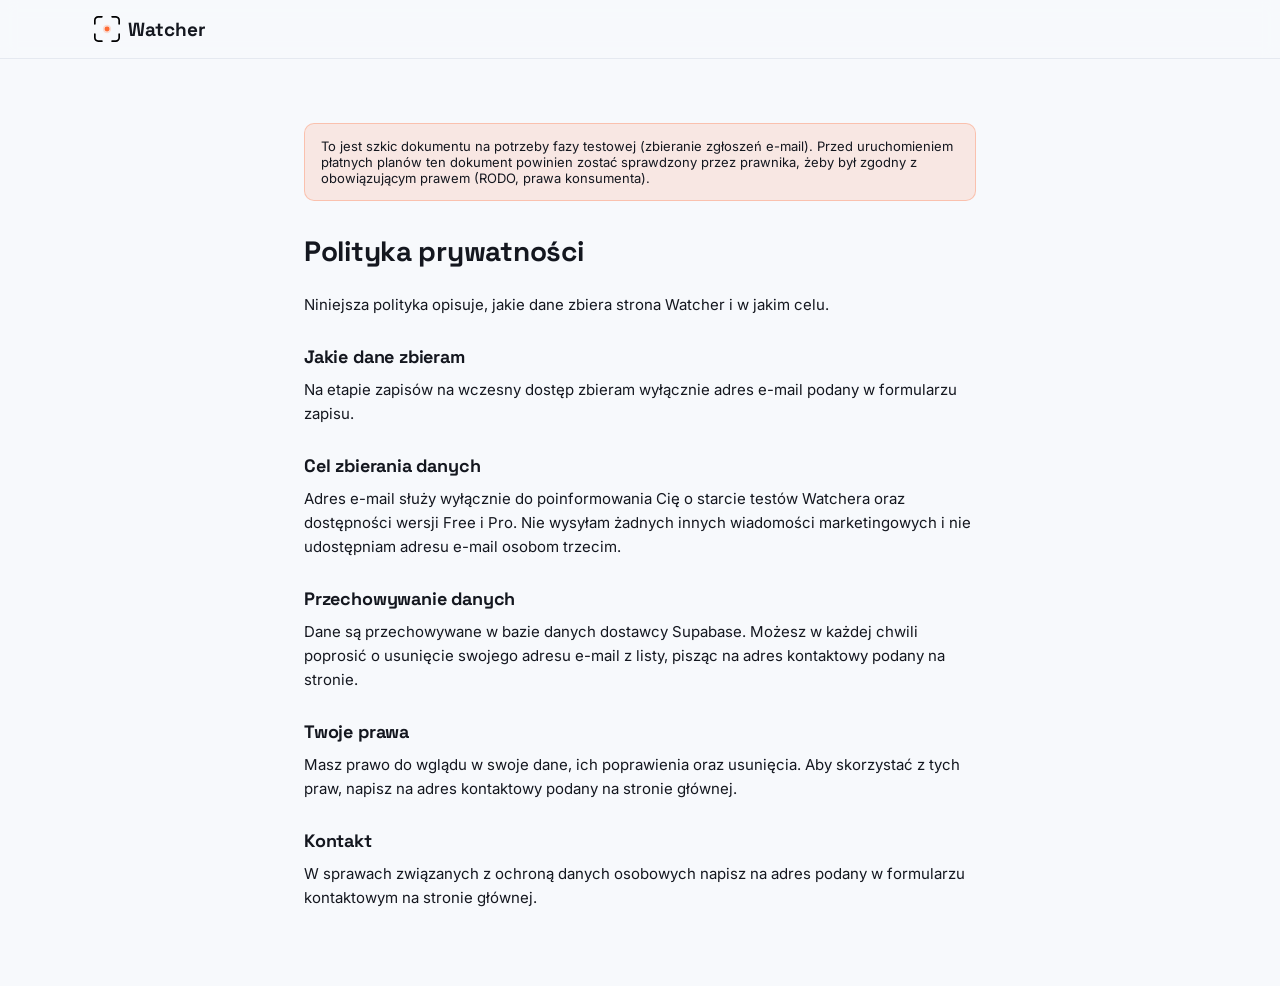
==== polityka-prywatnosci.html @ 294d913c "Add files via upload" ====
<!DOCTYPE html>
<html lang="pl">
<head>
<meta charset="UTF-8" />
<meta name="viewport" content="width=device-width, initial-scale=1.0" />
<title>Polityka prywatności — Watcher</title>
<link rel="preconnect" href="https://fonts.googleapis.com">
<link href="https://fonts.googleapis.com/css2?family=Space+Grotesk:wght@600;700&family=Inter:wght@400;500&display=swap" rel="stylesheet">
<link rel="stylesheet" href="style.css">
<link rel="icon" type="image/svg+xml" href="logo.svg">
<style>
  .legal { max-width: 720px; margin: 0 auto; padding: 64px 24px; }
  .legal h1 { font-size: 28px; margin-bottom: 24px; }
  .legal h2 { font-size: 18px; margin: 28px 0 10px; }
  .legal p, .legal li { font-size: 15px; color: var(--text); }
  .legal-note { background: var(--accent-soft); border: 1px solid rgba(255,107,53,0.3); border-radius: 10px; padding: 14px 16px; font-size: 13px; margin-bottom: 32px; }
</style>
</head>
<body>
<nav class="nav"><div class="nav-inner"><a href="index.html" class="nav-logo"><img src="logo.svg" alt="" class="nav-logo-icon" />Watcher</a></div></nav>

<div class="legal">
  <div class="legal-note">
    To jest szkic dokumentu na potrzeby fazy testowej (zbieranie zgłoszeń e-mail). Przed uruchomieniem płatnych planów ten dokument powinien zostać sprawdzony przez prawnika, żeby był zgodny z obowiązującym prawem (RODO, prawa konsumenta).
  </div>

  <h1>Polityka prywatności</h1>
  <p>Niniejsza polityka opisuje, jakie dane zbiera strona Watcher i w jakim celu.</p>

  <h2>Jakie dane zbieram</h2>
  <p>Na etapie zapisów na wczesny dostęp zbieram wyłącznie adres e-mail podany w formularzu zapisu.</p>

  <h2>Cel zbierania danych</h2>
  <p>Adres e-mail służy wyłącznie do poinformowania Cię o starcie testów Watchera oraz dostępności wersji Free i Pro. Nie wysyłam żadnych innych wiadomości marketingowych i nie udostępniam adresu e-mail osobom trzecim.</p>

  <h2>Przechowywanie danych</h2>
  <p>Dane są przechowywane w bazie danych dostawcy Supabase. Możesz w każdej chwili poprosić o usunięcie swojego adresu e-mail z listy, pisząc na adres kontaktowy podany na stronie.</p>

  <h2>Twoje prawa</h2>
  <p>Masz prawo do wglądu w swoje dane, ich poprawienia oraz usunięcia. Aby skorzystać z tych praw, napisz na adres kontaktowy podany na stronie głównej.</p>

  <h2>Kontakt</h2>
  <p>W sprawach związanych z ochroną danych osobowych napisz na adres podany w formularzu kontaktowym na stronie głównej.</p>
</div>
</body>
</html>
---- style.css ----
:root {
  --bg: #F7F9FC;
  --surface: #FFFFFF;
  --border: #E5E9F0;
  --text: #14171F;
  --muted: #5B6472;
  --primary: #2F5DFF;
  --primary-dark: #1E40D6;
  --accent: #FF6B35;
  --accent-soft: rgba(255, 107, 53, 0.12);
  --live: #1FAD66;
  --live-soft: rgba(31, 173, 102, 0.12);
  --radius: 16px;
}

* { box-sizing: border-box; }

body {
  margin: 0;
  background: var(--bg);
  color: var(--text);
  font-family: 'Inter', -apple-system, sans-serif;
  -webkit-font-smoothing: antialiased;
}

h1, h2, h3 {
  font-family: 'Space Grotesk', sans-serif;
  margin: 0;
  letter-spacing: -0.01em;
}

p { line-height: 1.6; color: var(--muted); margin: 0 0 12px; }

a { color: inherit; text-decoration: none; }

.eyebrow {
  display: inline-block;
  font-family: 'JetBrains Mono', monospace;
  font-size: 12px;
  letter-spacing: 0.1em;
  text-transform: uppercase;
  color: var(--accent);
  margin-bottom: 12px;
}

.accent { color: var(--primary); }

/* Buttons */

.btn {
  display: inline-flex;
  align-items: center;
  justify-content: center;
  font-family: 'Space Grotesk', sans-serif;
  font-weight: 600;
  font-size: 15px;
  padding: 13px 22px;
  border-radius: 10px;
  border: none;
  cursor: pointer;
  transition: transform 0.12s ease, box-shadow 0.12s ease;
  white-space: nowrap;
}

.btn-primary {
  background: var(--primary);
  color: #fff;
  box-shadow: 0 4px 14px rgba(47, 93, 255, 0.3);
}
.btn-primary:hover { transform: translateY(-1px); background: var(--primary-dark); }

.btn-secondary {
  background: var(--surface);
  color: var(--text);
  border: 1px solid var(--border);
}
.btn-secondary:hover { border-color: var(--primary); color: var(--primary); }

.btn-small { padding: 9px 16px; font-size: 14px; }

/* Nav */

.nav {
  position: sticky;
  top: 0;
  background: rgba(247, 249, 252, 0.85);
  backdrop-filter: blur(8px);
  border-bottom: 1px solid var(--border);
  z-index: 50;
}

.nav-inner {
  max-width: 1140px;
  margin: 0 auto;
  padding: 16px 24px;
  display: flex;
  align-items: center;
  justify-content: space-between;
}

.nav-logo {
  font-family: 'Space Grotesk', sans-serif;
  font-weight: 700;
  font-size: 19px;
  display: flex;
  align-items: center;
  gap: 8px;
}

.dot {
  width: 9px; height: 9px;
  border-radius: 50%;
  background: var(--accent);
  box-shadow: 0 0 0 4px var(--accent-soft);
}

.nav-logo-icon {
  width: 26px;
  height: 26px;
  display: block;
}

.nav-links {
  display: flex;
  gap: 28px;
  font-size: 14px;
  font-weight: 500;
}
.nav-links a:hover { color: var(--primary); }

@media (max-width: 760px) {
  .nav-links { display: none; }
}

/* Hero */

.hero {
  padding: 64px 24px 40px;
}

.hero-inner {
  max-width: 1140px;
  margin: 0 auto;
  display: grid;
  grid-template-columns: 1fr 1fr;
  gap: 48px;
  align-items: center;
}

@media (max-width: 900px) {
  .hero-inner { grid-template-columns: 1fr; }
}

.hero-text h1 {
  font-size: 46px;
  font-weight: 700;
  line-height: 1.1;
  margin-bottom: 18px;
}

.hero-sub {
  font-size: 17px;
  max-width: 480px;
  margin-bottom: 24px;
}

.hero-form {
  display: flex;
  gap: 10px;
  max-width: 460px;
}

.hero-form input {
  flex: 1;
  padding: 13px 16px;
  border-radius: 10px;
  border: 1px solid var(--border);
  font-family: 'Inter', sans-serif;
  font-size: 15px;
  background: var(--surface);
}
.hero-form input:focus { outline: none; border-color: var(--primary); box-shadow: 0 0 0 3px rgba(47,93,255,0.15); }

.hero-note {
  font-size: 13px;
  color: var(--muted);
  margin-top: 10px;
}

@media (max-width: 520px) {
  .hero-form { flex-direction: column; }
  .hero-text h1 { font-size: 34px; }
}

/* Hero visual */

.hero-visual {
  position: relative;
  display: flex;
  justify-content: center;
  align-items: center;
  min-height: 480px;
}

.phone-mock {
  position: relative;
  z-index: 2;
  width: 220px;
  height: 460px;
  background: #fff;
  border: 8px solid #14171F;
  border-radius: 36px;
  box-shadow: 0 24px 60px rgba(20, 23, 31, 0.25);
  overflow: hidden;
}

.phone-notch {
  position: absolute;
  top: 0; left: 50%;
  transform: translateX(-50%);
  width: 90px; height: 18px;
  background: #14171F;
  border-radius: 0 0 12px 12px;
  z-index: 3;
}

.phone-screen {
  background: linear-gradient(160deg, #DCE6FF 0%, #F3F6FF 60%);
  height: 100%;
  padding: 36px 14px 14px;
}

.lockscreen-time {
  font-family: 'Space Grotesk', sans-serif;
  font-size: 38px;
  font-weight: 600;
  text-align: center;
  color: #1A2030;
}
.lockscreen-date {
  text-align: center;
  font-size: 12px;
  color: #5B6472;
  margin-bottom: 22px;
}

.notification {
  background: rgba(255,255,255,0.9);
  border-radius: 14px;
  padding: 10px 12px;
  display: flex;
  gap: 10px;
  box-shadow: 0 4px 16px rgba(20,23,31,0.1);
}

.notification-icon {
  width: 32px; height: 32px;
  border-radius: 9px;
  background: var(--primary);
  color: #fff;
  font-family: 'Space Grotesk', sans-serif;
  font-weight: 700;
  display: flex;
  align-items: center;
  justify-content: center;
  flex-shrink: 0;
}

.notification-top {
  display: flex;
  justify-content: space-between;
  font-size: 11px;
  color: #8089998;
  margin-bottom: 2px;
}
.notification-app { text-transform: uppercase; letter-spacing: 0.04em; color: #5B6472; }
.notification-title { font-weight: 700; font-size: 13px; margin-bottom: 2px; }
.notification-text { font-size: 12px; color: #2B3140; line-height: 1.45; }

.dashboard-mock {
  position: absolute;
  right: -30px;
  bottom: 0;
  width: 300px;
  background: #141D28;
  border-radius: 14px;
  box-shadow: 0 24px 60px rgba(20, 23, 31, 0.3);
  overflow: hidden;
  z-index: 1;
}

@media (max-width: 900px) {
  .dashboard-mock { display: none; }
  .hero-visual { min-height: 420px; }
}

.dash-window-bar {
  display: flex;
  gap: 6px;
  padding: 10px 12px;
  background: #1C2836;
}
.dash-window-bar span {
  width: 8px; height: 8px; border-radius: 50%;
  background: #3A4756;
}

.dash-body { padding: 16px; }

.dash-head {
  display: flex;
  justify-content: space-between;
  align-items: center;
  margin-bottom: 14px;
}
.dash-eyebrow {
  font-family: 'JetBrains Mono', monospace;
  font-size: 9px;
  letter-spacing: 0.08em;
  text-transform: uppercase;
  color: var(--accent);
}

.status-pill {
  display: inline-flex;
  align-items: center;
  gap: 6px;
  font-family: 'JetBrains Mono', monospace;
  font-size: 10px;
  padding: 4px 9px;
  border-radius: 999px;
  background: var(--live-soft);
  color: var(--live);
}
.pulse-dot {
  width: 6px; height: 6px; border-radius: 50%;
  background: currentColor;
  animation: pulse 1.8s ease-in-out infinite;
}
@keyframes pulse {
  0%, 100% { box-shadow: 0 0 0 0 rgba(31,173,102,0.5); }
  50% { box-shadow: 0 0 0 5px rgba(31,173,102,0); }
}

.dash-tiles {
  display: grid;
  grid-template-columns: repeat(3, 1fr);
  gap: 8px;
  margin-bottom: 14px;
}
.dash-tile {
  background: #1C2836;
  border-radius: 10px;
  padding: 10px;
  display: flex;
  flex-direction: column;
  gap: 4px;
}
.dash-tile span { font-size: 9px; color: #7C8B9B; text-transform: uppercase; }
.dash-tile strong { font-family: 'Space Grotesk', sans-serif; font-size: 17px; color: #E7ECF1; }
.dash-tile-accent { background: linear-gradient(155deg, #1C2836, rgba(255,107,53,0.18)); }

.dash-gallery { display: flex; flex-direction: column; gap: 8px; }
.dash-card {
  display: flex; align-items: center; gap: 10px;
  background: #1C2836; border-radius: 10px; padding: 8px;
}
.dash-thumb { width: 36px; height: 36px; border-radius: 8px; flex-shrink: 0; background-size: cover; }
.thumb-1 { background: linear-gradient(135deg, #2F5DFF, #6E8CFF); }
.thumb-2 { background: linear-gradient(135deg, #FF6B35, #FFA46B); }
.dash-card b { display: block; font-size: 11px; color: #E7ECF1; font-weight: 500; }
.dash-card span { font-family: 'JetBrains Mono', monospace; font-size: 11px; color: var(--accent); }

/* Sections */

.section { padding: 84px 24px; }
.section-alt { background: var(--surface); border-top: 1px solid var(--border); border-bottom: 1px solid var(--border); }
.section-inner { max-width: 1140px; margin: 0 auto; }
.section h2 { font-size: 32px; margin-bottom: 16px; max-width: 640px; }
.lead { font-size: 17px; max-width: 620px; margin-bottom: 32px; }

/* Use case carousel */

.usecase-carousel {
  display: flex;
  gap: 18px;
  overflow-x: auto;
  padding-bottom: 8px;
  scroll-snap-type: x mandatory;
}
.usecase-carousel::-webkit-scrollbar { height: 6px; }
.usecase-carousel::-webkit-scrollbar-thumb { background: var(--border); border-radius: 6px; }

.usecase-card {
  scroll-snap-align: start;
  flex: 0 0 260px;
  background: var(--surface);
  border: 1px solid var(--border);
  border-radius: var(--radius);
  overflow: hidden;
}
.usecase-card img { width: 100%; height: 160px; object-fit: cover; display: block; }
.usecase-info { padding: 16px; }
.usecase-info h3 { font-size: 16px; margin-bottom: 6px; }
.usecase-info p { font-size: 13px; margin: 0; }

/* Steps */

.steps {
  display: grid;
  grid-template-columns: repeat(3, 1fr);
  gap: 24px;
}
@media (max-width: 860px) { .steps { grid-template-columns: 1fr; } }

.step {
  background: var(--bg);
  border: 1px solid var(--border);
  border-radius: var(--radius);
  padding: 24px;
}
.step-num {
  font-family: 'JetBrains Mono', monospace;
  font-size: 13px;
  color: var(--primary);
  display: block;
  margin-bottom: 10px;
}
.step h3 { font-size: 17px; margin-bottom: 8px; }
.step p { font-size: 14px; margin: 0; }

/* Pricing */

.pricing {
  display: grid;
  grid-template-columns: repeat(2, 1fr);
  gap: 20px;
  max-width: 720px;
  margin-bottom: 20px;
}
@media (max-width: 700px) { .pricing { grid-template-columns: 1fr; } }

.price-card {
  background: var(--surface);
  border: 1px solid var(--border);
  border-radius: var(--radius);
  padding: 28px;
  position: relative;
}
.price-card-featured {
  border-color: var(--primary);
  box-shadow: 0 12px 30px rgba(47,93,255,0.15);
}
.price-badge {
  position: absolute;
  top: -12px; right: 24px;
  background: var(--primary);
  color: #fff;
  font-size: 11px;
  font-weight: 600;
  padding: 4px 10px;
  border-radius: 999px;
}
.price-name { font-family: 'JetBrains Mono', monospace; font-size: 13px; color: var(--muted); text-transform: uppercase; }
.price-value {
  display: block;
  font-family: 'Space Grotesk', sans-serif;
  font-size: 38px;
  font-weight: 700;
  margin: 8px 0 20px;
}
.price-value small { font-size: 14px; font-weight: 500; color: var(--muted); }

.price-features { list-style: none; padding: 0; margin: 0 0 24px; display: flex; flex-direction: column; gap: 10px; }
.price-features li {
  font-size: 14px;
  padding-left: 22px;
  position: relative;
}
.price-features li::before {
  content: "✓";
  position: absolute; left: 0;
  color: var(--live);
  font-weight: 700;
}
.price-card .btn { width: 100%; }

.pricing-note { font-size: 13px; color: var(--muted); max-width: 640px; }

/* FAQ */

.faq-list { max-width: 720px; display: flex; flex-direction: column; gap: 10px; }
.faq-list details {
  background: var(--bg);
  border: 1px solid var(--border);
  border-radius: 12px;
  padding: 16px 18px;
}
.faq-list summary {
  cursor: pointer;
  font-weight: 600;
  font-size: 15px;
  list-style: none;
}
.faq-list summary::-webkit-details-marker { display: none; }
.faq-list summary::after { content: "+"; float: right; color: var(--primary); font-weight: 700; }
.faq-list details[open] summary::after { content: "−"; }
.faq-list p { margin-top: 10px; font-size: 14px; }

/* CTA section */

.cta-section { background: linear-gradient(160deg, #14171F, #1E2A4A); }
.cta-inner { text-align: center; display: flex; flex-direction: column; align-items: center; }
.cta-section .eyebrow { color: var(--accent); }
.cta-section h2 { color: #fff; }
.cta-section .lead { color: #B7C0D6; }

.cta-form {
  display: flex;
  gap: 10px;
  max-width: 440px;
  width: 100%;
}
.cta-form input {
  flex: 1;
  padding: 13px 16px;
  border-radius: 10px;
  border: 1px solid #2C3550;
  background: #1A2236;
  color: #fff;
  font-size: 15px;
}
.cta-form input::placeholder { color: #6B7690; }
.cta-form input:focus { outline: none; border-color: var(--primary); }

.form-status { color: #B7C0D6; font-size: 13px; margin-top: 12px; min-height: 18px; }

@media (max-width: 520px) {
  .cta-form { flex-direction: column; }
}

/* Footer */

.footer { padding: 32px 24px; }
.footer-inner {
  max-width: 1140px;
  margin: 0 auto;
  display: flex;
  justify-content: space-between;
  flex-wrap: wrap;
  gap: 12px;
  font-size: 13px;
  color: var(--muted);
}
.footer-links { display: flex; gap: 20px; }
.footer-links a:hover { color: var(--primary); }

@media (prefers-reduced-motion: reduce) {
  .pulse-dot { animation: none; }
}
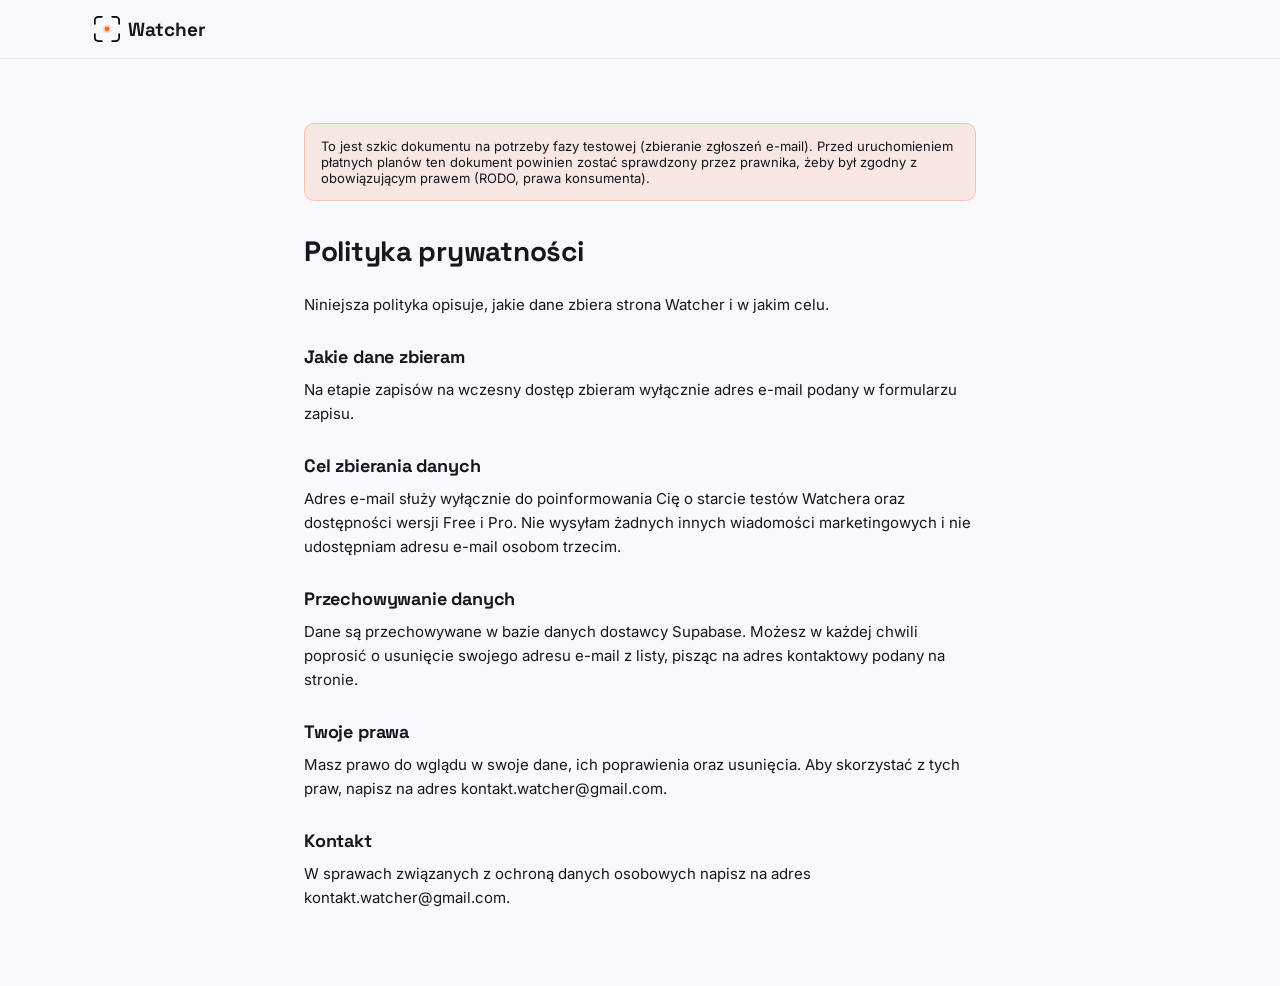
==== commit a040e9a6: "Update contact email in privacy policy" ====
--- a/polityka-prywatnosci.html
+++ b/polityka-prywatnosci.html
@@ -37,10 +37,10 @@
   <p>Dane są przechowywane w bazie danych dostawcy Supabase. Możesz w każdej chwili poprosić o usunięcie swojego adresu e-mail z listy, pisząc na adres kontaktowy podany na stronie.</p>
 
   <h2>Twoje prawa</h2>
-  <p>Masz prawo do wglądu w swoje dane, ich poprawienia oraz usunięcia. Aby skorzystać z tych praw, napisz na adres kontaktowy podany na stronie głównej.</p>
+  <p>Masz prawo do wglądu w swoje dane, ich poprawienia oraz usunięcia. Aby skorzystać z tych praw, napisz na adres kontakt.watcher@gmail.com.</p>
 
   <h2>Kontakt</h2>
-  <p>W sprawach związanych z ochroną danych osobowych napisz na adres podany w formularzu kontaktowym na stronie głównej.</p>
+  <p>W sprawach związanych z ochroną danych osobowych napisz na adres kontakt.watcher@gmail.com.</p>
 </div>
 </body>
 </html>
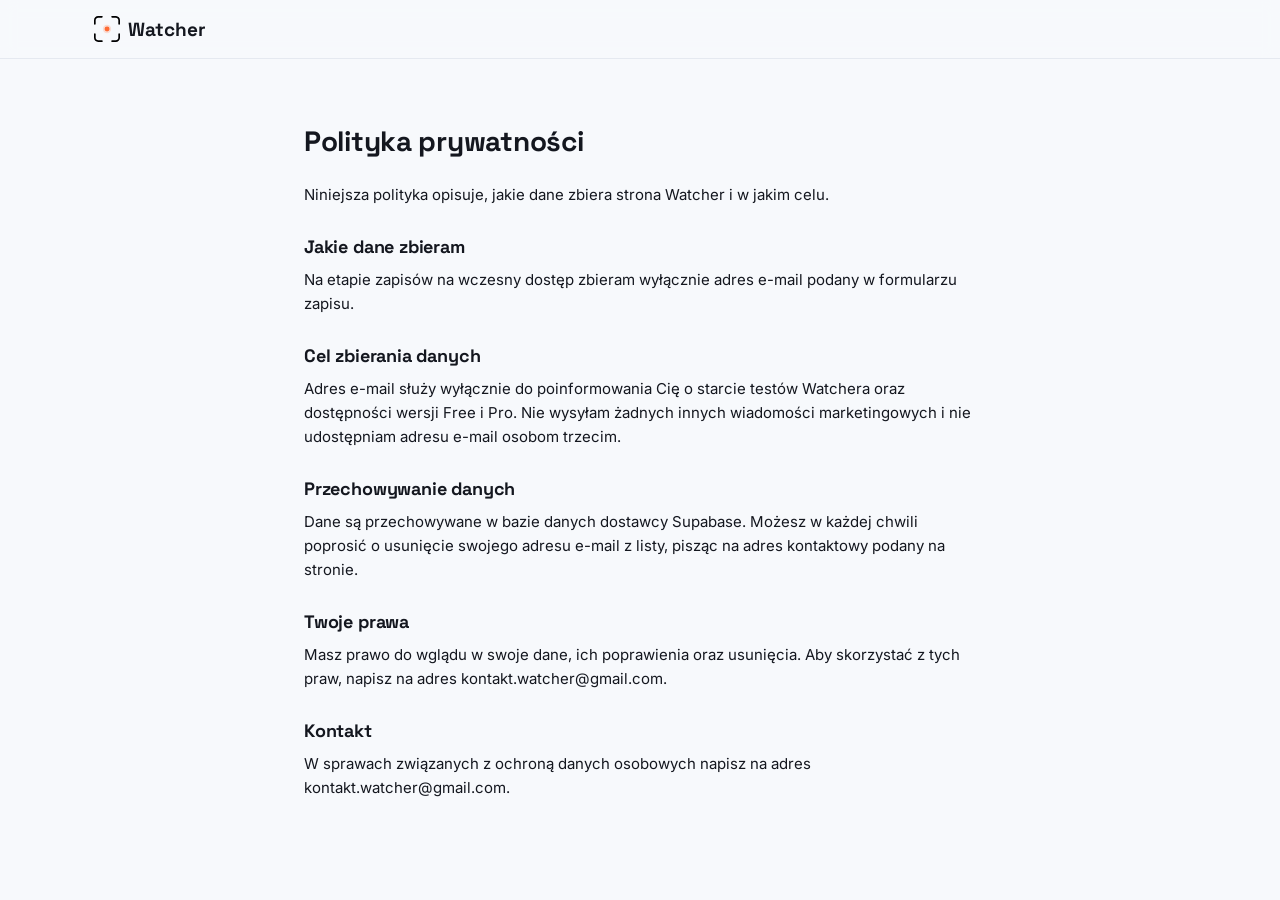
==== commit d29a68b6: "Remove legal note from privacy policy Removed legal note regarding document status and compliance." ====
--- a/polityka-prywatnosci.html
+++ b/polityka-prywatnosci.html
@@ -20,10 +20,6 @@
 <nav class="nav"><div class="nav-inner"><a href="index.html" class="nav-logo"><img src="logo.svg" alt="" class="nav-logo-icon" />Watcher</a></div></nav>
 
 <div class="legal">
-  <div class="legal-note">
-    To jest szkic dokumentu na potrzeby fazy testowej (zbieranie zgłoszeń e-mail). Przed uruchomieniem płatnych planów ten dokument powinien zostać sprawdzony przez prawnika, żeby był zgodny z obowiązującym prawem (RODO, prawa konsumenta).
-  </div>
-
   <h1>Polityka prywatności</h1>
   <p>Niniejsza polityka opisuje, jakie dane zbiera strona Watcher i w jakim celu.</p>
 
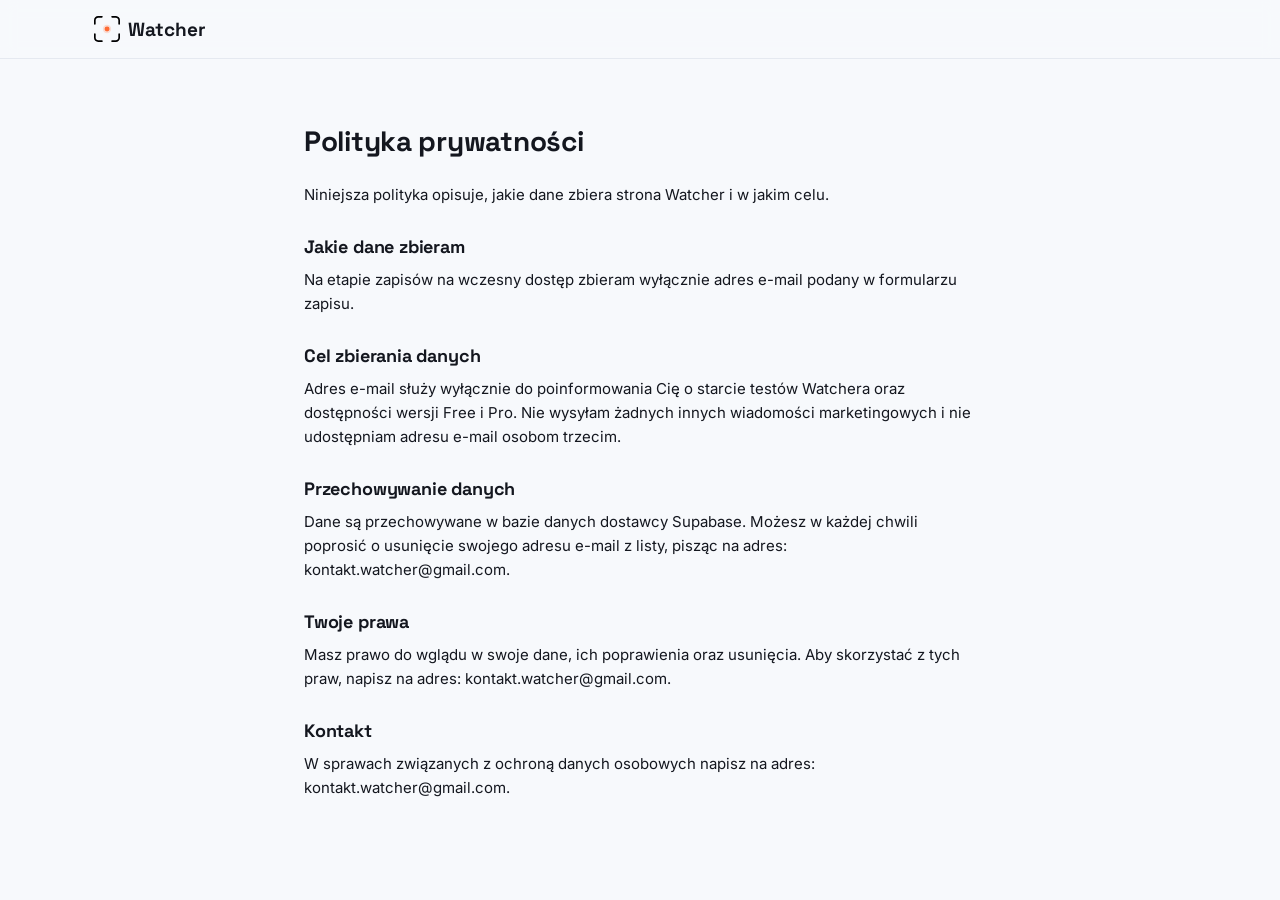
==== commit c218b566: "Add files via upload" ====
--- a/polityka-prywatnosci.html
+++ b/polityka-prywatnosci.html
@@ -30,13 +30,13 @@
   <p>Adres e-mail służy wyłącznie do poinformowania Cię o starcie testów Watchera oraz dostępności wersji Free i Pro. Nie wysyłam żadnych innych wiadomości marketingowych i nie udostępniam adresu e-mail osobom trzecim.</p>
 
   <h2>Przechowywanie danych</h2>
-  <p>Dane są przechowywane w bazie danych dostawcy Supabase. Możesz w każdej chwili poprosić o usunięcie swojego adresu e-mail z listy, pisząc na adres kontaktowy podany na stronie.</p>
+  <p>Dane są przechowywane w bazie danych dostawcy Supabase. Możesz w każdej chwili poprosić o usunięcie swojego adresu e-mail z listy, pisząc na adres: <a href="mailto:kontakt.watcher@gmail.com">kontakt.watcher@gmail.com</a>.</p>
 
   <h2>Twoje prawa</h2>
-  <p>Masz prawo do wglądu w swoje dane, ich poprawienia oraz usunięcia. Aby skorzystać z tych praw, napisz na adres kontakt.watcher@gmail.com.</p>
+  <p>Masz prawo do wglądu w swoje dane, ich poprawienia oraz usunięcia. Aby skorzystać z tych praw, napisz na adres: <a href="mailto:kontakt.watcher@gmail.com">kontakt.watcher@gmail.com</a>.</p>
 
   <h2>Kontakt</h2>
-  <p>W sprawach związanych z ochroną danych osobowych napisz na adres kontakt.watcher@gmail.com.</p>
+  <p>W sprawach związanych z ochroną danych osobowych napisz na adres: <a href="mailto:kontakt.watcher@gmail.com">kontakt.watcher@gmail.com</a>.</p>
 </div>
 </body>
 </html>
--- a/style.css
+++ b/style.css
@@ -436,7 +436,7 @@
   grid-template-columns: repeat(2, 1fr);
   gap: 20px;
   max-width: 720px;
-  margin-bottom: 20px;
+  margin: 0 auto 20px;
 }
 @media (max-width: 700px) { .pricing { grid-template-columns: 1fr; } }
 
@@ -485,7 +485,7 @@
 }
 .price-card .btn { width: 100%; }
 
-.pricing-note { font-size: 13px; color: var(--muted); max-width: 640px; }
+.pricing-note { font-size: 13px; color: var(--muted); max-width: 640px; margin: 0 auto; text-align: center; }
 
 /* FAQ */
 
